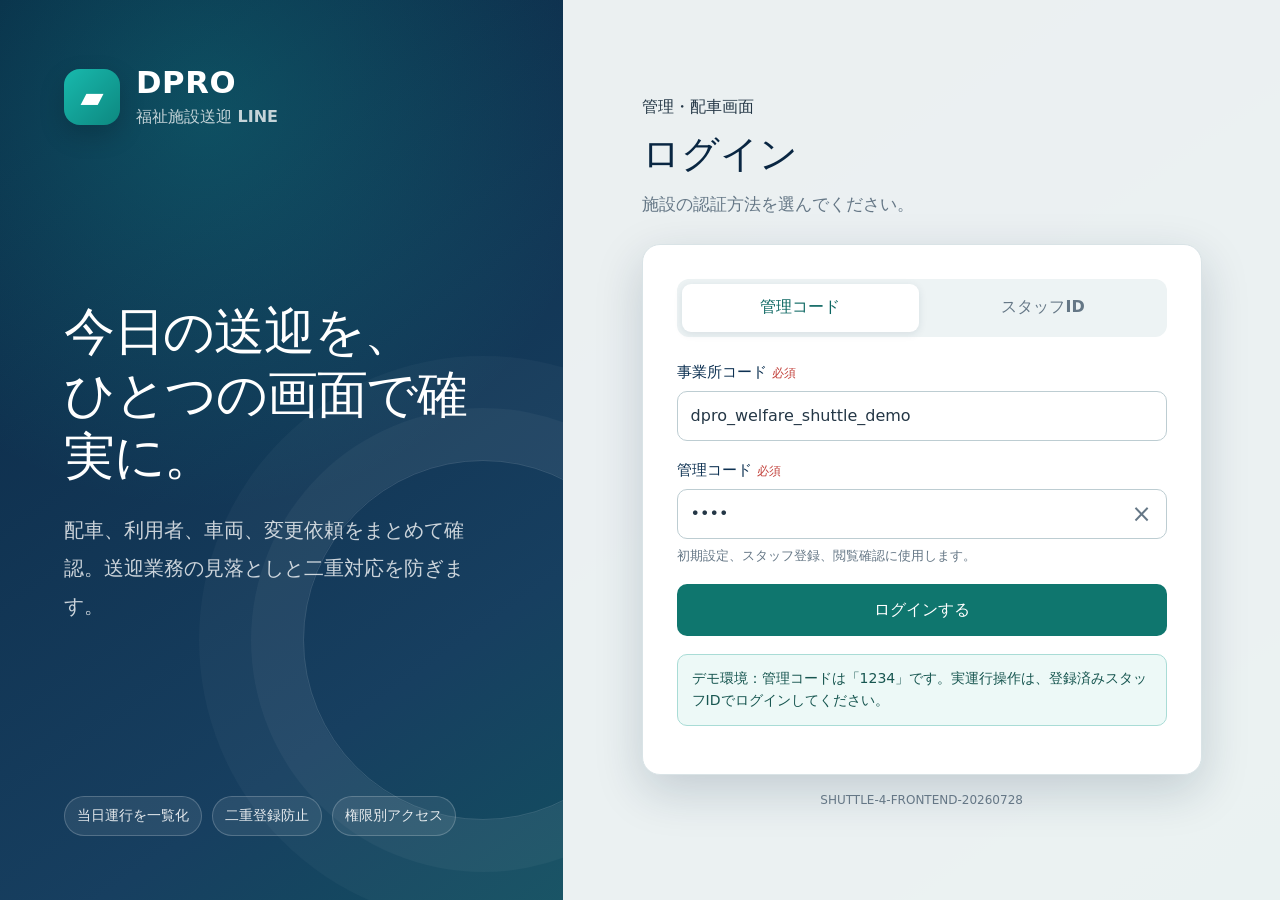
==== index.html @ 998a1eb7 "Add files via upload" ====
<!DOCTYPE html>
<html lang="ja">
  <head>
    <meta charset="utf-8">
    <meta name="viewport" content="width=device-width, initial-scale=1">
    <meta name="robots" content="noindex,nofollow">
    <meta http-equiv="refresh" content="0; url=owner.html">
    <title>DPRO 福祉施設送迎</title>
    <script>
      window.location.replace(`owner.html${window.location.search}${window.location.hash}`);
    </script>
  </head>
  <body>
    <p><a href="owner.html">DPRO 福祉施設送迎 管理・配車画面を開く</a></p>
  </body>
</html>
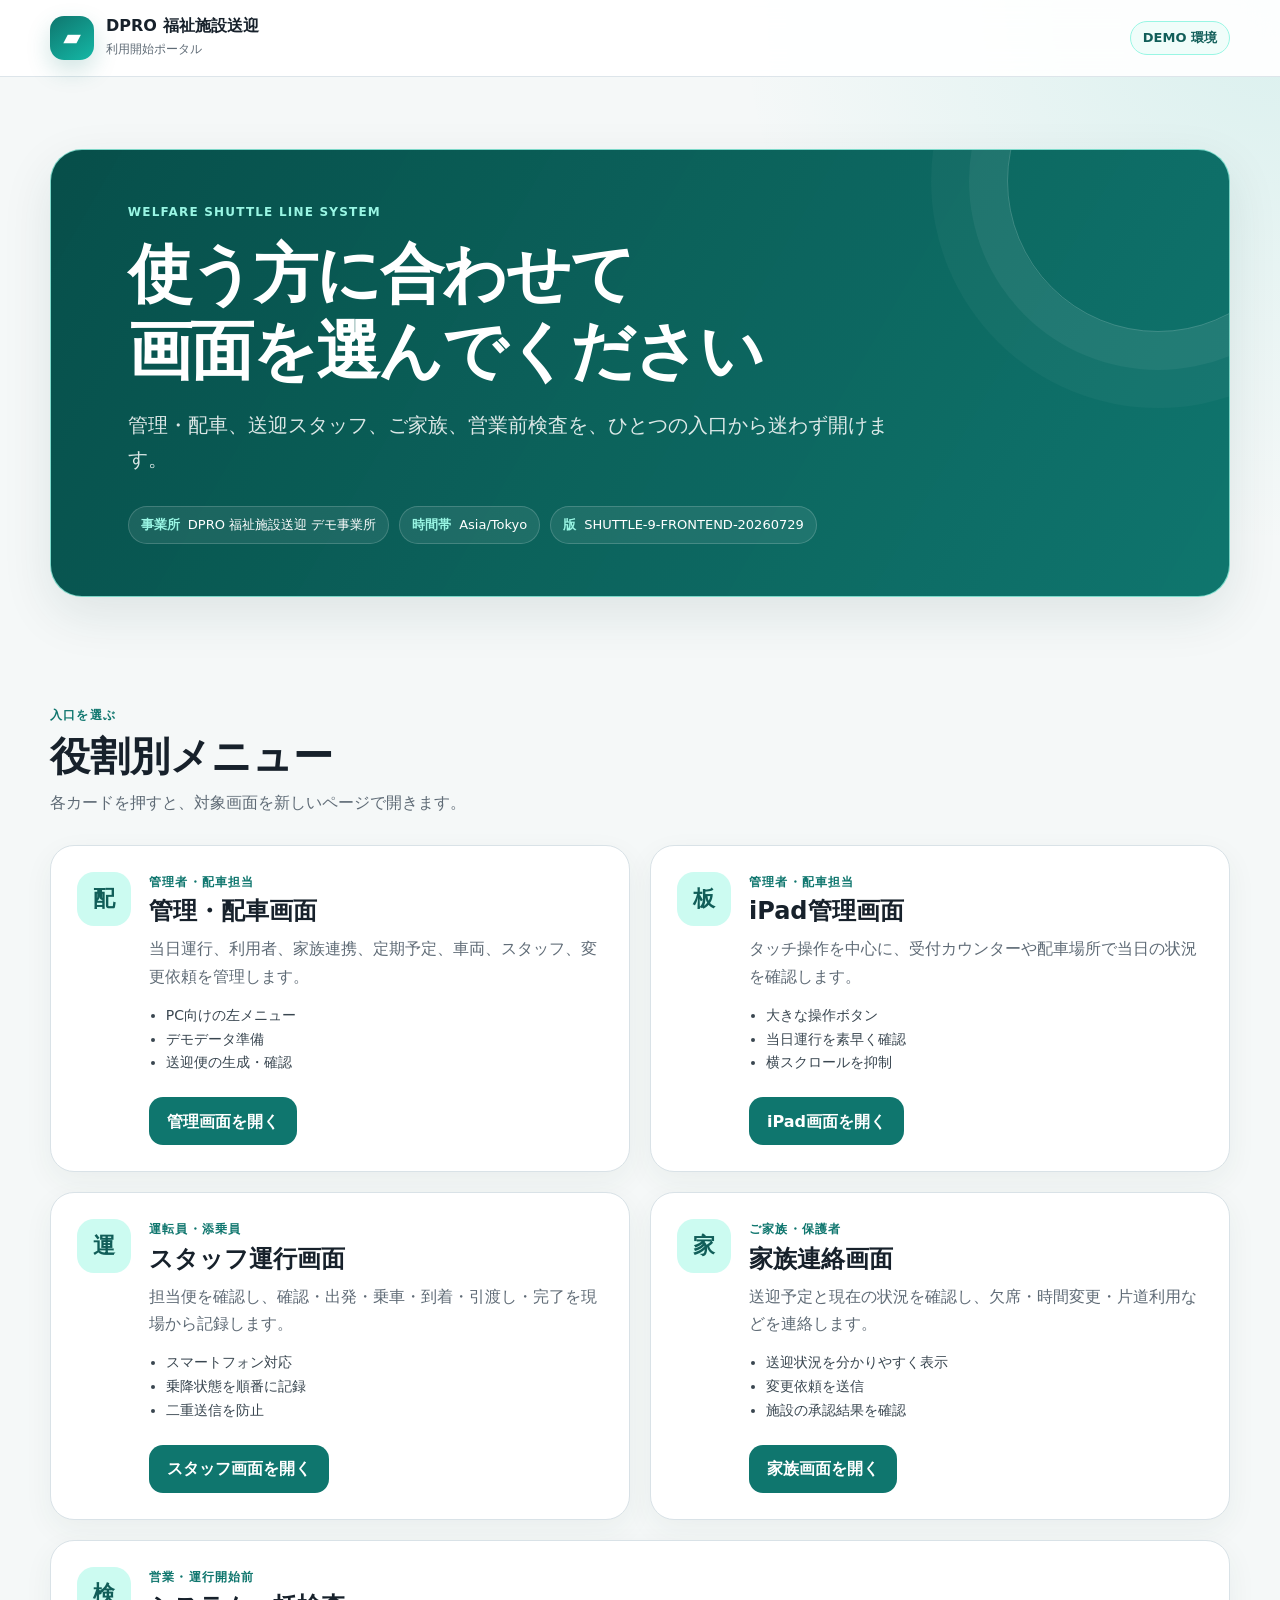
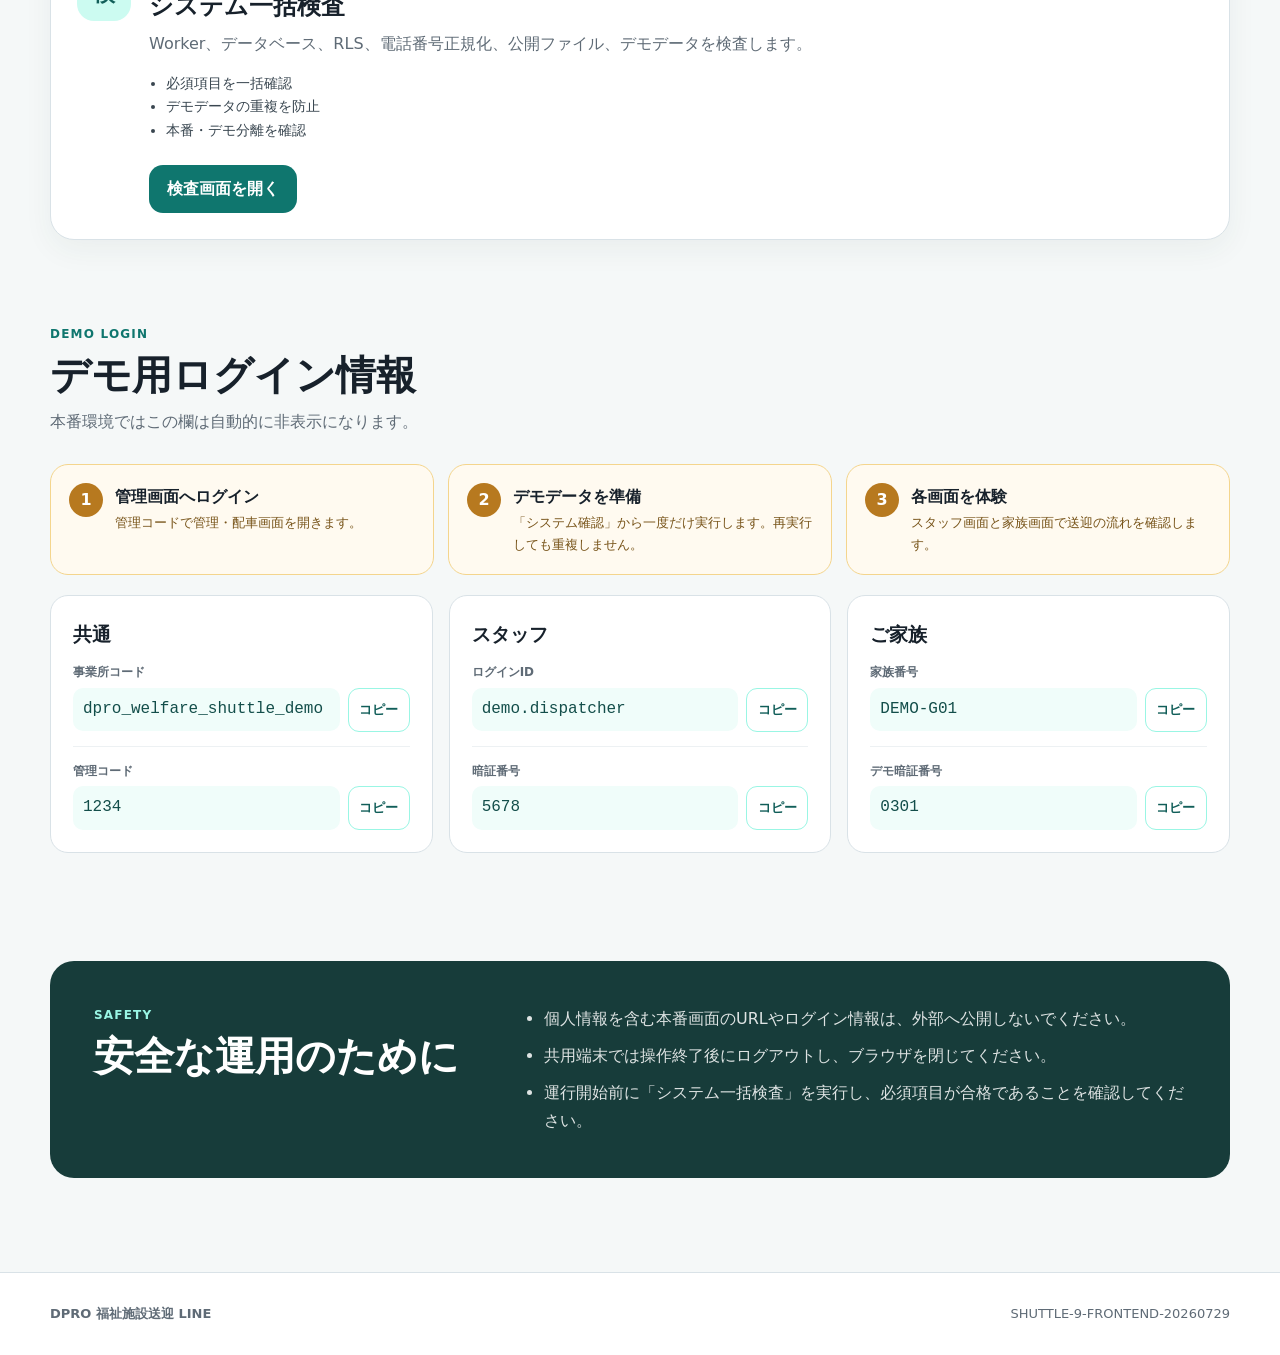
==== commit c48553f1: "Add files via upload" ====
--- a/index.html
+++ b/index.html
@@ -2,15 +2,207 @@
 <html lang="ja">
   <head>
     <meta charset="utf-8">
-    <meta name="viewport" content="width=device-width, initial-scale=1">
+    <meta name="viewport" content="width=device-width, initial-scale=1, viewport-fit=cover">
+    <meta name="color-scheme" content="light">
+    <meta name="theme-color" content="#0f766e">
     <meta name="robots" content="noindex,nofollow">
-    <meta http-equiv="refresh" content="0; url=owner.html">
-    <title>DPRO 福祉施設送迎</title>
-    <script>
-      window.location.replace(`owner.html${window.location.search}${window.location.hash}`);
-    </script>
+    <title>DPRO 福祉施設送迎｜利用開始ポータル</title>
+    <link rel="stylesheet" href="portal.css">
+    <script src="config.js" defer></script>
+    <script src="portal.js" defer></script>
   </head>
   <body>
-    <p><a href="owner.html">DPRO 福祉施設送迎 管理・配車画面を開く</a></p>
+    <noscript>
+      <div class="noscript-message">
+        この画面を利用するにはJavaScriptを有効にしてください。
+      </div>
+    </noscript>
+
+    <header class="site-header">
+      <div class="header-inner">
+        <a class="brand" href="./" aria-label="DPRO 福祉施設送迎 利用開始ポータル">
+          <span class="brand-mark" aria-hidden="true">▰</span>
+          <span>
+            <strong>DPRO 福祉施設送迎</strong>
+            <small>利用開始ポータル</small>
+          </span>
+        </a>
+        <span id="environment-badge" class="environment-badge">確認中</span>
+      </div>
+    </header>
+
+    <main>
+      <section class="hero" aria-labelledby="page-title">
+        <div class="hero-inner">
+          <p class="eyebrow">WELFARE SHUTTLE LINE SYSTEM</p>
+          <h1 id="page-title">使う方に合わせて<br>画面を選んでください</h1>
+          <p class="hero-copy">
+            管理・配車、送迎スタッフ、ご家族、営業前検査を、ひとつの入口から迷わず開けます。
+          </p>
+          <div class="hero-meta" aria-label="システム情報">
+            <span><strong>事業所</strong><span id="facility-name">DPRO 福祉施設送迎 デモ事業所</span></span>
+            <span><strong>時間帯</strong>Asia/Tokyo</span>
+            <span><strong>版</strong><span id="frontend-version">SHUTTLE-9</span></span>
+          </div>
+        </div>
+      </section>
+
+      <section class="section role-section" aria-labelledby="role-title">
+        <div class="section-heading">
+          <p class="section-kicker">入口を選ぶ</p>
+          <h2 id="role-title">役割別メニュー</h2>
+          <p>各カードを押すと、対象画面を新しいページで開きます。</p>
+        </div>
+
+        <div class="role-grid">
+          <article class="role-card is-owner">
+            <div class="role-icon" aria-hidden="true">配</div>
+            <div class="role-content">
+              <p class="role-tag">管理者・配車担当</p>
+              <h3>管理・配車画面</h3>
+              <p>当日運行、利用者、家族連携、定期予定、車両、スタッフ、変更依頼を管理します。</p>
+              <ul>
+                <li>PC向けの左メニュー</li>
+                <li>デモデータ準備</li>
+                <li>送迎便の生成・確認</li>
+              </ul>
+              <a class="primary-link" data-page="owner.html" href="owner.html">管理画面を開く</a>
+            </div>
+          </article>
+
+          <article class="role-card is-tablet">
+            <div class="role-icon" aria-hidden="true">板</div>
+            <div class="role-content">
+              <p class="role-tag">管理者・配車担当</p>
+              <h3>iPad管理画面</h3>
+              <p>タッチ操作を中心に、受付カウンターや配車場所で当日の状況を確認します。</p>
+              <ul>
+                <li>大きな操作ボタン</li>
+                <li>当日運行を素早く確認</li>
+                <li>横スクロールを抑制</li>
+              </ul>
+              <a class="primary-link" data-page="owner-ipad.html" href="owner-ipad.html">iPad画面を開く</a>
+            </div>
+          </article>
+
+          <article class="role-card is-staff">
+            <div class="role-icon" aria-hidden="true">運</div>
+            <div class="role-content">
+              <p class="role-tag">運転員・添乗員</p>
+              <h3>スタッフ運行画面</h3>
+              <p>担当便を確認し、確認・出発・乗車・到着・引渡し・完了を現場から記録します。</p>
+              <ul>
+                <li>スマートフォン対応</li>
+                <li>乗降状態を順番に記録</li>
+                <li>二重送信を防止</li>
+              </ul>
+              <a class="primary-link" data-page="staff.html" href="staff.html">スタッフ画面を開く</a>
+            </div>
+          </article>
+
+          <article class="role-card is-family">
+            <div class="role-icon" aria-hidden="true">家</div>
+            <div class="role-content">
+              <p class="role-tag">ご家族・保護者</p>
+              <h3>家族連絡画面</h3>
+              <p>送迎予定と現在の状況を確認し、欠席・時間変更・片道利用などを連絡します。</p>
+              <ul>
+                <li>送迎状況を分かりやすく表示</li>
+                <li>変更依頼を送信</li>
+                <li>施設の承認結果を確認</li>
+              </ul>
+              <a class="primary-link" data-page="member.html" href="member.html">家族画面を開く</a>
+            </div>
+          </article>
+
+          <article class="role-card is-check">
+            <div class="role-icon" aria-hidden="true">検</div>
+            <div class="role-content">
+              <p class="role-tag">営業・運行開始前</p>
+              <h3>システム一括検査</h3>
+              <p>Worker、データベース、RLS、電話番号正規化、公開ファイル、デモデータを検査します。</p>
+              <ul>
+                <li>必須項目を一括確認</li>
+                <li>デモデータの重複を防止</li>
+                <li>本番・デモ分離を確認</li>
+              </ul>
+              <a class="primary-link" data-page="system-check.html" href="system-check.html">検査画面を開く</a>
+            </div>
+          </article>
+        </div>
+      </section>
+
+      <section id="demo-section" class="section demo-section" aria-labelledby="demo-title" hidden>
+        <div class="section-heading">
+          <p class="section-kicker">DEMO LOGIN</p>
+          <h2 id="demo-title">デモ用ログイン情報</h2>
+          <p>本番環境ではこの欄は自動的に非表示になります。</p>
+        </div>
+
+        <div class="demo-flow">
+          <div class="flow-step">
+            <span>1</span>
+            <div><strong>管理画面へログイン</strong><p>管理コードで管理・配車画面を開きます。</p></div>
+          </div>
+          <div class="flow-step">
+            <span>2</span>
+            <div><strong>デモデータを準備</strong><p>「システム確認」から一度だけ実行します。再実行しても重複しません。</p></div>
+          </div>
+          <div class="flow-step">
+            <span>3</span>
+            <div><strong>各画面を体験</strong><p>スタッフ画面と家族画面で送迎の流れを確認します。</p></div>
+          </div>
+        </div>
+
+        <div class="credential-grid">
+          <article class="credential-card">
+            <h3>共通</h3>
+            <dl>
+              <div><dt>事業所コード</dt><dd><code id="facility-code">dpro_welfare_shuttle_demo</code><button type="button" data-copy-target="facility-code">コピー</button></dd></div>
+              <div><dt>管理コード</dt><dd><code id="admin-code">1234</code><button type="button" data-copy-target="admin-code">コピー</button></dd></div>
+            </dl>
+          </article>
+
+          <article class="credential-card">
+            <h3>スタッフ</h3>
+            <dl>
+              <div><dt>ログインID</dt><dd><code id="staff-login">demo.dispatcher</code><button type="button" data-copy-target="staff-login">コピー</button></dd></div>
+              <div><dt>暗証番号</dt><dd><code id="staff-pin">5678</code><button type="button" data-copy-target="staff-pin">コピー</button></dd></div>
+            </dl>
+          </article>
+
+          <article class="credential-card">
+            <h3>ご家族</h3>
+            <dl>
+              <div><dt>家族番号</dt><dd><code id="guardian-code">DEMO-G01</code><button type="button" data-copy-target="guardian-code">コピー</button></dd></div>
+              <div><dt>デモ暗証番号</dt><dd><code id="guardian-pin">0301</code><button type="button" data-copy-target="guardian-pin">コピー</button></dd></div>
+            </dl>
+          </article>
+        </div>
+      </section>
+
+      <section class="section safety-section" aria-labelledby="safety-title">
+        <div class="safety-card">
+          <div>
+            <p class="section-kicker">SAFETY</p>
+            <h2 id="safety-title">安全な運用のために</h2>
+          </div>
+          <ul>
+            <li>個人情報を含む本番画面のURLやログイン情報は、外部へ公開しないでください。</li>
+            <li>共用端末では操作終了後にログアウトし、ブラウザを閉じてください。</li>
+            <li>運行開始前に「システム一括検査」を実行し、必須項目が合格であることを確認してください。</li>
+          </ul>
+        </div>
+      </section>
+    </main>
+
+    <footer class="site-footer">
+      <div>
+        <strong>DPRO 福祉施設送迎 LINE</strong>
+        <span id="footer-version">SHUTTLE-9-FRONTEND-20260729</span>
+      </div>
+    </footer>
+
+    <div id="portal-toast" class="portal-toast" role="status" aria-live="polite" hidden></div>
   </body>
 </html>
--- a/portal.css
+++ b/portal.css
@@ -0,0 +1,581 @@
+:root {
+  color-scheme: light;
+  --primary: #0f766e;
+  --primary-dark: #115e59;
+  --primary-soft: #ccfbf1;
+  --ink: #17212b;
+  --muted: #5f6b76;
+  --line: #d9e2e7;
+  --surface: #ffffff;
+  --surface-soft: #f5f8f8;
+  --warning: #9a5b00;
+  --shadow: 0 18px 50px rgba(15, 62, 58, 0.1);
+  --radius-lg: 24px;
+  --radius-md: 18px;
+  font-family: "Noto Sans JP", "Yu Gothic", "Meiryo", system-ui, sans-serif;
+}
+
+* {
+  box-sizing: border-box;
+}
+
+html {
+  min-width: 320px;
+  background: var(--surface-soft);
+}
+
+body {
+  margin: 0;
+  color: var(--ink);
+  background:
+    radial-gradient(circle at top right, rgba(20, 184, 166, 0.12), transparent 34rem),
+    var(--surface-soft);
+  line-height: 1.7;
+  overflow-x: hidden;
+}
+
+a {
+  color: inherit;
+}
+
+button,
+a {
+  -webkit-tap-highlight-color: transparent;
+}
+
+button:focus-visible,
+a:focus-visible {
+  outline: 3px solid rgba(15, 118, 110, 0.35);
+  outline-offset: 3px;
+}
+
+.noscript-message {
+  padding: 14px 18px;
+  color: #7c2d12;
+  background: #ffedd5;
+  text-align: center;
+  font-weight: 700;
+}
+
+.site-header {
+  position: sticky;
+  top: 0;
+  z-index: 20;
+  border-bottom: 1px solid rgba(217, 226, 231, 0.88);
+  background: rgba(255, 255, 255, 0.92);
+  backdrop-filter: blur(16px);
+}
+
+.header-inner,
+.hero-inner,
+.section,
+.site-footer > div {
+  width: min(1180px, calc(100% - 40px));
+  margin-inline: auto;
+}
+
+.header-inner {
+  min-height: 76px;
+  display: flex;
+  align-items: center;
+  justify-content: space-between;
+  gap: 20px;
+}
+
+.brand {
+  display: inline-flex;
+  align-items: center;
+  gap: 12px;
+  text-decoration: none;
+}
+
+.brand-mark {
+  width: 44px;
+  height: 44px;
+  display: grid;
+  place-items: center;
+  border-radius: 14px;
+  color: #ffffff;
+  background: linear-gradient(145deg, var(--primary), #14b8a6);
+  box-shadow: 0 10px 24px rgba(15, 118, 110, 0.2);
+  font-size: 23px;
+}
+
+.brand strong,
+.brand small {
+  display: block;
+}
+
+.brand strong {
+  font-size: 16px;
+  line-height: 1.3;
+}
+
+.brand small {
+  margin-top: 2px;
+  color: var(--muted);
+  font-size: 12px;
+}
+
+.environment-badge {
+  min-height: 34px;
+  display: inline-flex;
+  align-items: center;
+  padding: 5px 12px;
+  border: 1px solid #99f6e4;
+  border-radius: 999px;
+  color: var(--primary-dark);
+  background: #f0fdfa;
+  font-size: 13px;
+  font-weight: 800;
+}
+
+.hero {
+  padding: 72px 0 54px;
+}
+
+.hero-inner {
+  padding: 52px clamp(26px, 6vw, 80px);
+  border: 1px solid rgba(153, 246, 228, 0.8);
+  border-radius: 32px;
+  color: #ffffff;
+  background:
+    linear-gradient(120deg, rgba(7, 78, 73, 0.98), rgba(15, 118, 110, 0.94)),
+    var(--primary);
+  box-shadow: var(--shadow);
+  overflow: hidden;
+  position: relative;
+}
+
+.hero-inner::after {
+  content: "";
+  position: absolute;
+  width: 300px;
+  height: 300px;
+  right: -80px;
+  top: -120px;
+  border: 1px solid rgba(255, 255, 255, 0.2);
+  border-radius: 50%;
+  box-shadow: 0 0 0 38px rgba(255, 255, 255, 0.05), 0 0 0 76px rgba(255, 255, 255, 0.03);
+}
+
+.eyebrow,
+.section-kicker,
+.role-tag {
+  margin: 0;
+  letter-spacing: 0.1em;
+  font-size: 12px;
+  font-weight: 900;
+}
+
+.eyebrow {
+  color: #99f6e4;
+}
+
+.hero h1 {
+  position: relative;
+  z-index: 1;
+  margin: 14px 0 18px;
+  max-width: 760px;
+  font-size: clamp(34px, 6vw, 64px);
+  line-height: 1.2;
+  letter-spacing: -0.03em;
+}
+
+.hero-copy {
+  position: relative;
+  z-index: 1;
+  max-width: 760px;
+  margin: 0;
+  color: rgba(255, 255, 255, 0.86);
+  font-size: clamp(16px, 2vw, 20px);
+}
+
+.hero-meta {
+  position: relative;
+  z-index: 1;
+  display: flex;
+  flex-wrap: wrap;
+  gap: 10px;
+  margin-top: 30px;
+}
+
+.hero-meta > span {
+  display: inline-flex;
+  gap: 8px;
+  align-items: center;
+  min-height: 38px;
+  padding: 6px 12px;
+  border: 1px solid rgba(255, 255, 255, 0.17);
+  border-radius: 999px;
+  background: rgba(255, 255, 255, 0.08);
+  font-size: 13px;
+}
+
+.hero-meta strong {
+  color: #99f6e4;
+}
+
+.section {
+  padding: 54px 0;
+}
+
+.section-heading {
+  max-width: 760px;
+  margin-bottom: 28px;
+}
+
+.section-kicker,
+.role-tag {
+  color: var(--primary);
+}
+
+.section-heading h2,
+.safety-card h2 {
+  margin: 4px 0 6px;
+  font-size: clamp(27px, 4vw, 40px);
+  line-height: 1.35;
+}
+
+.section-heading p:not(.section-kicker) {
+  margin: 0;
+  color: var(--muted);
+}
+
+.role-grid {
+  display: grid;
+  grid-template-columns: repeat(2, minmax(0, 1fr));
+  gap: 20px;
+}
+
+.role-card {
+  min-width: 0;
+  display: grid;
+  grid-template-columns: auto 1fr;
+  gap: 18px;
+  padding: 26px;
+  border: 1px solid var(--line);
+  border-radius: var(--radius-lg);
+  background: var(--surface);
+  box-shadow: 0 10px 30px rgba(34, 64, 61, 0.055);
+}
+
+.role-card.is-check {
+  grid-column: 1 / -1;
+}
+
+.role-icon {
+  width: 54px;
+  height: 54px;
+  display: grid;
+  place-items: center;
+  flex: 0 0 auto;
+  border-radius: 17px;
+  color: var(--primary-dark);
+  background: var(--primary-soft);
+  font-size: 22px;
+  font-weight: 900;
+}
+
+.role-content {
+  min-width: 0;
+}
+
+.role-card h3 {
+  margin: 3px 0 8px;
+  font-size: 24px;
+  line-height: 1.35;
+}
+
+.role-card p:not(.role-tag) {
+  margin: 0;
+  color: var(--muted);
+}
+
+.role-card ul {
+  margin: 14px 0 22px;
+  padding-left: 1.2em;
+  color: #394650;
+  font-size: 14px;
+}
+
+.primary-link {
+  min-height: 48px;
+  display: inline-flex;
+  align-items: center;
+  justify-content: center;
+  padding: 10px 18px;
+  border-radius: 14px;
+  color: #ffffff;
+  background: var(--primary);
+  text-decoration: none;
+  font-weight: 900;
+  transition: transform 0.18s ease, background 0.18s ease;
+}
+
+.primary-link:hover {
+  transform: translateY(-2px);
+  background: var(--primary-dark);
+}
+
+.demo-section {
+  padding-top: 30px;
+}
+
+.demo-flow {
+  display: grid;
+  grid-template-columns: repeat(3, minmax(0, 1fr));
+  gap: 14px;
+  margin-bottom: 20px;
+}
+
+.flow-step {
+  min-width: 0;
+  display: grid;
+  grid-template-columns: auto 1fr;
+  gap: 12px;
+  padding: 18px;
+  border: 1px solid #f4d58d;
+  border-radius: var(--radius-md);
+  background: #fffaf0;
+}
+
+.flow-step > span {
+  width: 34px;
+  height: 34px;
+  display: grid;
+  place-items: center;
+  border-radius: 50%;
+  color: #ffffff;
+  background: #b7791f;
+  font-weight: 900;
+}
+
+.flow-step strong {
+  display: block;
+  margin-bottom: 2px;
+}
+
+.flow-step p {
+  margin: 0;
+  color: #775318;
+  font-size: 13px;
+}
+
+.credential-grid {
+  display: grid;
+  grid-template-columns: repeat(3, minmax(0, 1fr));
+  gap: 16px;
+}
+
+.credential-card {
+  min-width: 0;
+  padding: 22px;
+  border: 1px solid var(--line);
+  border-radius: var(--radius-md);
+  background: var(--surface);
+}
+
+.credential-card h3 {
+  margin: 0 0 12px;
+  font-size: 19px;
+}
+
+.credential-card dl,
+.credential-card dd {
+  margin: 0;
+}
+
+.credential-card dl > div + div {
+  margin-top: 14px;
+  padding-top: 14px;
+  border-top: 1px solid #edf1f3;
+}
+
+.credential-card dt {
+  margin-bottom: 5px;
+  color: var(--muted);
+  font-size: 12px;
+  font-weight: 800;
+}
+
+.credential-card dd {
+  min-width: 0;
+  display: flex;
+  align-items: center;
+  gap: 8px;
+}
+
+.credential-card code {
+  min-width: 0;
+  flex: 1;
+  padding: 8px 10px;
+  border-radius: 10px;
+  color: #134e4a;
+  background: #f0fdfa;
+  font-family: ui-monospace, SFMono-Regular, Menlo, Consolas, monospace;
+  overflow-wrap: anywhere;
+}
+
+.credential-card button {
+  min-width: 62px;
+  min-height: 44px;
+  border: 1px solid #99f6e4;
+  border-radius: 11px;
+  color: var(--primary-dark);
+  background: #ffffff;
+  font-weight: 900;
+  cursor: pointer;
+}
+
+.safety-card {
+  display: grid;
+  grid-template-columns: minmax(220px, 0.75fr) minmax(0, 1.25fr);
+  gap: 34px;
+  padding: clamp(25px, 5vw, 44px);
+  border-radius: var(--radius-lg);
+  color: #ffffff;
+  background: #173c3a;
+}
+
+.safety-card .section-kicker {
+  color: #99f6e4;
+}
+
+.safety-card ul {
+  margin: 0;
+  padding-left: 1.2em;
+  color: rgba(255, 255, 255, 0.86);
+}
+
+.safety-card li + li {
+  margin-top: 10px;
+}
+
+.site-footer {
+  margin-top: 40px;
+  padding: 30px 0 calc(30px + env(safe-area-inset-bottom));
+  border-top: 1px solid var(--line);
+  color: var(--muted);
+  background: #ffffff;
+}
+
+.site-footer > div {
+  display: flex;
+  justify-content: space-between;
+  gap: 20px;
+  font-size: 13px;
+}
+
+.portal-toast {
+  position: fixed;
+  z-index: 50;
+  right: 20px;
+  bottom: calc(20px + env(safe-area-inset-bottom));
+  max-width: min(420px, calc(100% - 40px));
+  padding: 13px 16px;
+  border-radius: 14px;
+  color: #ffffff;
+  background: #173c3a;
+  box-shadow: var(--shadow);
+  font-weight: 800;
+}
+
+@media (max-width: 860px) {
+  .role-grid,
+  .credential-grid {
+    grid-template-columns: 1fr;
+  }
+
+  .role-card.is-check {
+    grid-column: auto;
+  }
+
+  .demo-flow {
+    grid-template-columns: 1fr;
+  }
+
+  .safety-card {
+    grid-template-columns: 1fr;
+  }
+}
+
+@media (max-width: 620px) {
+  .header-inner,
+  .hero-inner,
+  .section,
+  .site-footer > div {
+    width: min(100% - 24px, 1180px);
+  }
+
+  .header-inner {
+    min-height: 68px;
+  }
+
+  .environment-badge {
+    padding-inline: 9px;
+    font-size: 11px;
+  }
+
+  .brand strong {
+    font-size: 14px;
+  }
+
+  .brand small {
+    font-size: 11px;
+  }
+
+  .hero {
+    padding: 34px 0 24px;
+  }
+
+  .hero-inner {
+    padding: 34px 22px;
+    border-radius: 24px;
+  }
+
+  .hero h1 {
+    font-size: clamp(32px, 11vw, 46px);
+  }
+
+  .section {
+    padding: 36px 0;
+  }
+
+  .role-card {
+    grid-template-columns: 1fr;
+    padding: 22px;
+  }
+
+  .role-icon {
+    width: 48px;
+    height: 48px;
+  }
+
+  .primary-link {
+    width: 100%;
+  }
+
+  .credential-card dd {
+    align-items: stretch;
+    flex-direction: column;
+  }
+
+  .credential-card button {
+    width: 100%;
+  }
+
+  .site-footer > div {
+    flex-direction: column;
+    gap: 2px;
+  }
+}
+
+@media (prefers-reduced-motion: reduce) {
+  *,
+  *::before,
+  *::after {
+    scroll-behavior: auto !important;
+    transition: none !important;
+  }
+}
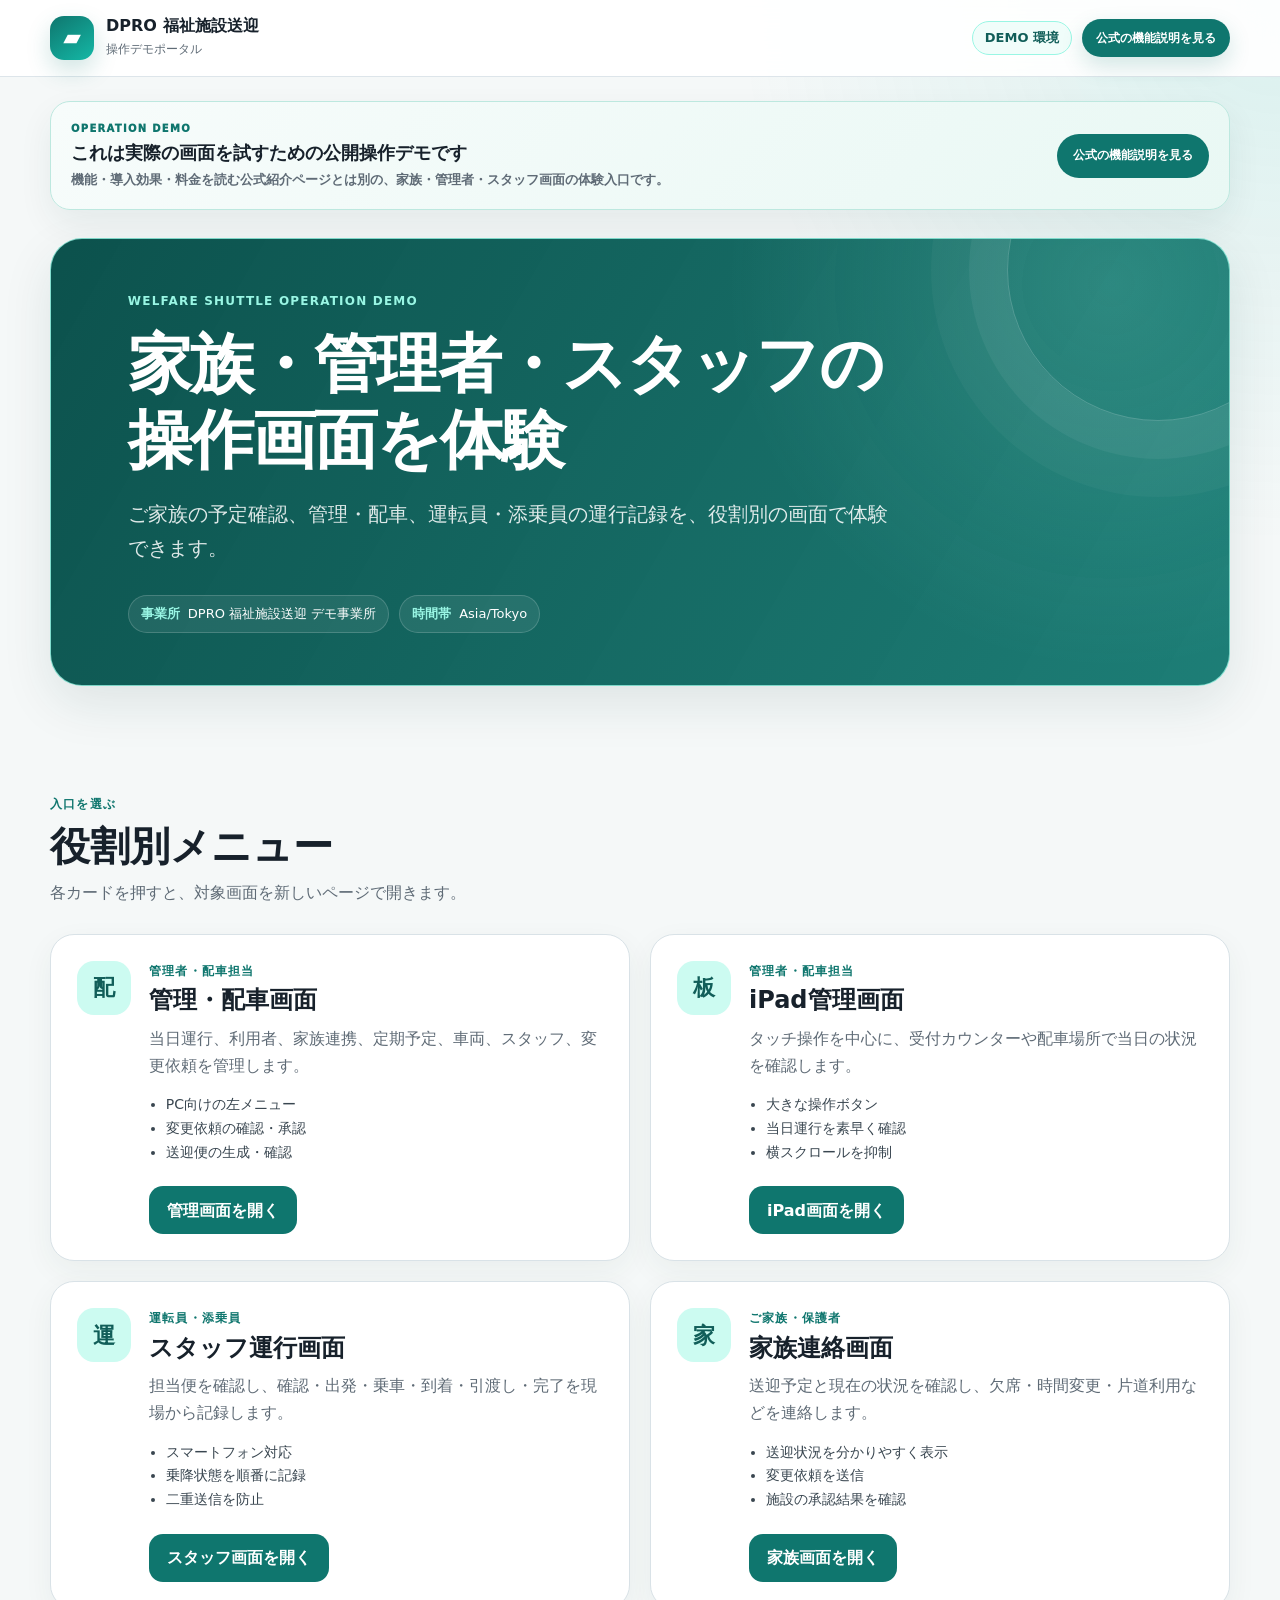
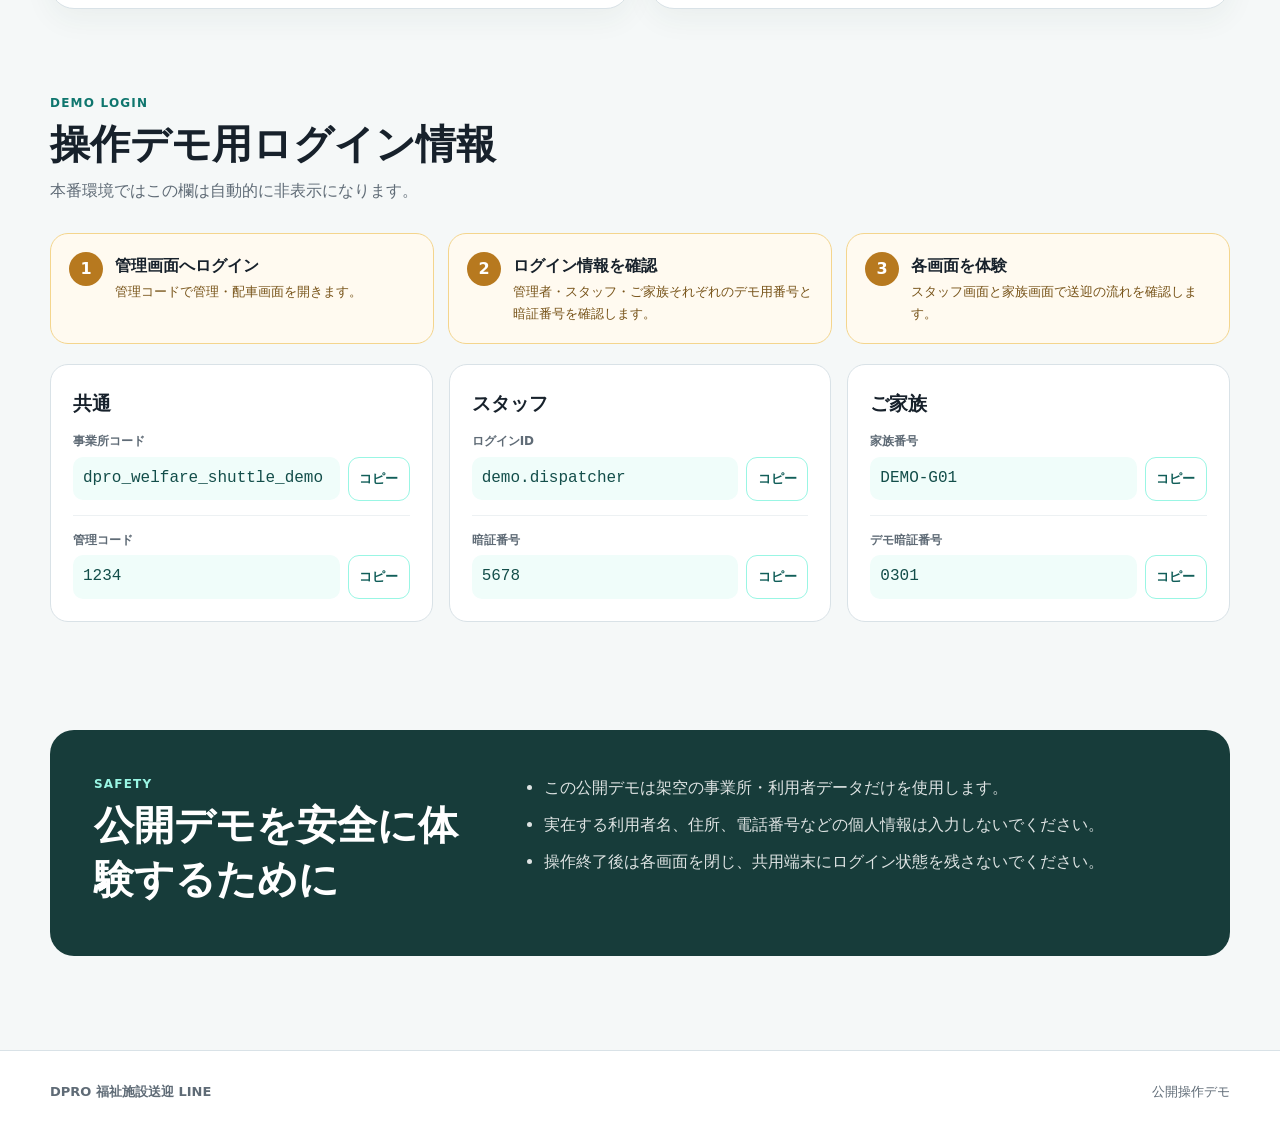
==== commit 2ec4eaee: "STEP DPRO-SYSTEMS-4 clarify welfare shuttle operation demo" ====
--- a/index.html
+++ b/index.html
@@ -6,12 +6,12 @@
     <meta name="color-scheme" content="light">
     <meta name="theme-color" content="#0f766e">
     <meta name="robots" content="noindex,nofollow">
-    <title>DPRO 福祉施設送迎｜利用開始ポータル</title>
+    <title>DPRO 福祉施設送迎｜操作デモポータル</title>
     <link rel="stylesheet" href="portal.css">
     <script src="config.js" defer></script>
     <script src="portal.js" defer></script>
   </head>
-  <body>
+  <body class="operation-demo-page">
     <noscript>
       <div class="noscript-message">
         この画面を利用するにはJavaScriptを有効にしてください。
@@ -24,25 +24,32 @@
           <span class="brand-mark" aria-hidden="true">▰</span>
           <span>
             <strong>DPRO 福祉施設送迎</strong>
-            <small>利用開始ポータル</small>
+            <small>操作デモポータル</small>
           </span>
         </a>
-        <span id="environment-badge" class="environment-badge">確認中</span>
+        <div class="header-actions"><span id="environment-badge" class="environment-badge">確認中</span><a class="official-return-link" href="https://dpro-shop.com/systems/shuttle">公式の機能説明を見る</a></div>
       </div>
     </header>
 
     <main>
+<section class="operation-demo-notice" aria-label="操作デモの案内">
+  <div>
+    <small>OPERATION DEMO</small>
+    <strong>これは実際の画面を試すための公開操作デモです</strong>
+    <span>機能・導入効果・料金を読む公式紹介ページとは別の、家族・管理者・スタッフ画面の体験入口です。</span>
+  </div>
+  <a href="https://dpro-shop.com/systems/shuttle">公式の機能説明を見る</a>
+</section>
       <section class="hero" aria-labelledby="page-title">
         <div class="hero-inner">
-          <p class="eyebrow">WELFARE SHUTTLE LINE SYSTEM</p>
-          <h1 id="page-title">使う方に合わせて<br>画面を選んでください</h1>
+          <p class="eyebrow">WELFARE SHUTTLE OPERATION DEMO</p>
+          <h1 id="page-title">家族・管理者・スタッフの<br>操作画面を体験</h1>
           <p class="hero-copy">
-            管理・配車、送迎スタッフ、ご家族、営業前検査を、ひとつの入口から迷わず開けます。
+            ご家族の予定確認、管理・配車、運転員・添乗員の運行記録を、役割別の画面で体験できます。
           </p>
           <div class="hero-meta" aria-label="システム情報">
             <span><strong>事業所</strong><span id="facility-name">DPRO 福祉施設送迎 デモ事業所</span></span>
             <span><strong>時間帯</strong>Asia/Tokyo</span>
-            <span><strong>版</strong><span id="frontend-version">SHUTTLE-9</span></span>
           </div>
         </div>
       </section>
@@ -63,7 +70,7 @@
               <p>当日運行、利用者、家族連携、定期予定、車両、スタッフ、変更依頼を管理します。</p>
               <ul>
                 <li>PC向けの左メニュー</li>
-                <li>デモデータ準備</li>
+                <li>変更依頼の確認・承認</li>
                 <li>送迎便の生成・確認</li>
               </ul>
               <a class="primary-link" data-page="owner.html" href="owner.html">管理画面を開く</a>
@@ -114,28 +121,13 @@
               <a class="primary-link" data-page="member.html" href="member.html">家族画面を開く</a>
             </div>
           </article>
-
-          <article class="role-card is-check">
-            <div class="role-icon" aria-hidden="true">検</div>
-            <div class="role-content">
-              <p class="role-tag">営業・運行開始前</p>
-              <h3>システム一括検査</h3>
-              <p>Worker、データベース、RLS、電話番号正規化、公開ファイル、デモデータを検査します。</p>
-              <ul>
-                <li>必須項目を一括確認</li>
-                <li>デモデータの重複を防止</li>
-                <li>本番・デモ分離を確認</li>
-              </ul>
-              <a class="primary-link" data-page="system-check.html" href="system-check.html">検査画面を開く</a>
-            </div>
-          </article>
         </div>
       </section>
 
       <section id="demo-section" class="section demo-section" aria-labelledby="demo-title" hidden>
         <div class="section-heading">
           <p class="section-kicker">DEMO LOGIN</p>
-          <h2 id="demo-title">デモ用ログイン情報</h2>
+          <h2 id="demo-title">操作デモ用ログイン情報</h2>
           <p>本番環境ではこの欄は自動的に非表示になります。</p>
         </div>
 
@@ -146,7 +138,7 @@
           </div>
           <div class="flow-step">
             <span>2</span>
-            <div><strong>デモデータを準備</strong><p>「システム確認」から一度だけ実行します。再実行しても重複しません。</p></div>
+            <div><strong>ログイン情報を確認</strong><p>管理者・スタッフ・ご家族それぞれのデモ用番号と暗証番号を確認します。</p></div>
           </div>
           <div class="flow-step">
             <span>3</span>
@@ -185,13 +177,13 @@
         <div class="safety-card">
           <div>
             <p class="section-kicker">SAFETY</p>
-            <h2 id="safety-title">安全な運用のために</h2>
+            <h2 id="safety-title">公開デモを安全に体験するために</h2>
           </div>
           <ul>
-            <li>個人情報を含む本番画面のURLやログイン情報は、外部へ公開しないでください。</li>
-            <li>共用端末では操作終了後にログアウトし、ブラウザを閉じてください。</li>
-            <li>運行開始前に「システム一括検査」を実行し、必須項目が合格であることを確認してください。</li>
-          </ul>
+  <li>この公開デモは架空の事業所・利用者データだけを使用します。</li>
+  <li>実在する利用者名、住所、電話番号などの個人情報は入力しないでください。</li>
+  <li>操作終了後は各画面を閉じ、共用端末にログイン状態を残さないでください。</li>
+</ul>
         </div>
       </section>
     </main>
@@ -199,7 +191,7 @@
     <footer class="site-footer">
       <div>
         <strong>DPRO 福祉施設送迎 LINE</strong>
-        <span id="footer-version">SHUTTLE-9-FRONTEND-20260729</span>
+        <span>公開操作デモ</span>
       </div>
     </footer>
 
--- a/portal.css
+++ b/portal.css
@@ -579,3 +579,100 @@
     transition: none !important;
   }
 }
+
+/* DPRO-SYSTEMS-4 SHUTTLE OPERATION DEMO */
+.operation-demo-page .header-actions{
+  display:flex;
+  align-items:center;
+  justify-content:flex-end;
+  flex-wrap:wrap;
+  gap:10px;
+}
+.operation-demo-page .official-return-link{
+  min-height:38px;
+  display:inline-flex;
+  align-items:center;
+  justify-content:center;
+  padding:7px 14px;
+  border-radius:999px;
+  color:#fff;
+  background:var(--primary);
+  text-decoration:none;
+  font-size:12px;
+  font-weight:900;
+  box-shadow:0 9px 22px rgba(15,118,110,.18);
+}
+.operation-demo-page .operation-demo-notice{
+  width:min(1180px,calc(100% - 40px));
+  margin:24px auto 0;
+  padding:18px 20px;
+  display:flex;
+  align-items:center;
+  justify-content:space-between;
+  gap:22px;
+  border:1px solid #bde8df;
+  border-radius:20px;
+  background:linear-gradient(135deg,#f7fcfb,#e9f8f4);
+  box-shadow:0 14px 34px rgba(15,62,58,.07);
+}
+.operation-demo-page .operation-demo-notice>div{
+  display:flex;
+  flex-direction:column;
+}
+.operation-demo-page .operation-demo-notice small{
+  color:var(--primary);
+  font-size:10px;
+  font-weight:1000;
+  letter-spacing:.13em;
+}
+.operation-demo-page .operation-demo-notice strong{
+  margin-top:3px;
+  font-size:18px;
+  line-height:1.4;
+}
+.operation-demo-page .operation-demo-notice span{
+  margin-top:4px;
+  color:var(--muted);
+  font-size:13px;
+  font-weight:700;
+}
+.operation-demo-page .operation-demo-notice a{
+  flex:0 0 auto;
+  min-height:44px;
+  display:inline-flex;
+  align-items:center;
+  justify-content:center;
+  padding:9px 16px;
+  border-radius:999px;
+  color:#fff;
+  background:var(--primary);
+  text-decoration:none;
+  font-size:12px;
+  font-weight:900;
+}
+.operation-demo-page .hero{
+  padding-top:28px;
+}
+.operation-demo-page .hero-inner{
+  background:
+    radial-gradient(circle at 90% 10%,rgba(153,246,228,.16),transparent 24rem),
+    linear-gradient(120deg,rgba(7,78,73,.98),rgba(15,118,110,.94));
+}
+.operation-demo-page .role-grid{
+  grid-template-columns:repeat(2,minmax(0,1fr));
+}
+@media(max-width:860px){
+  .operation-demo-page .role-grid{grid-template-columns:1fr}
+}
+@media(max-width:620px){
+  .operation-demo-page .operation-demo-notice{
+    width:min(100% - 24px,1180px);
+    align-items:flex-start;
+    flex-direction:column;
+  }
+  .operation-demo-page .operation-demo-notice a{width:100%}
+  .operation-demo-page .header-actions{
+    width:100%;
+    justify-content:flex-start;
+  }
+}
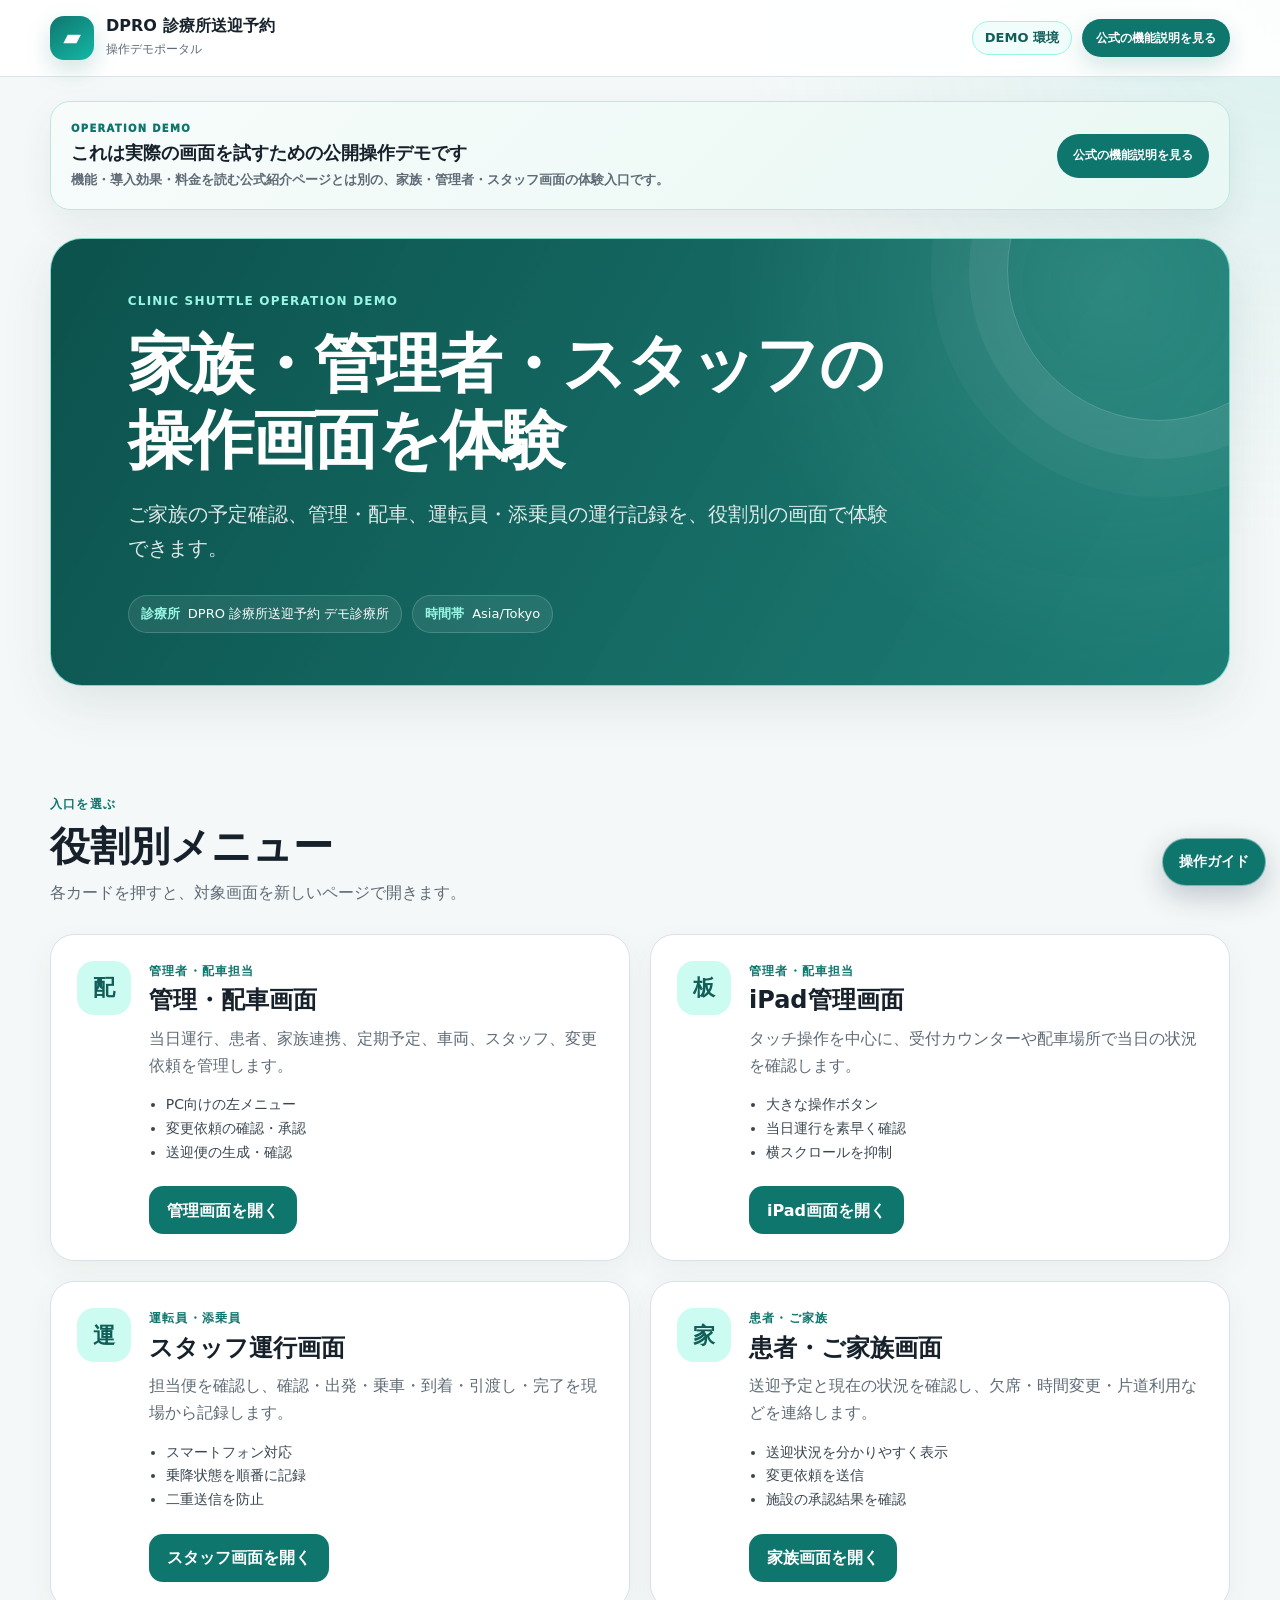
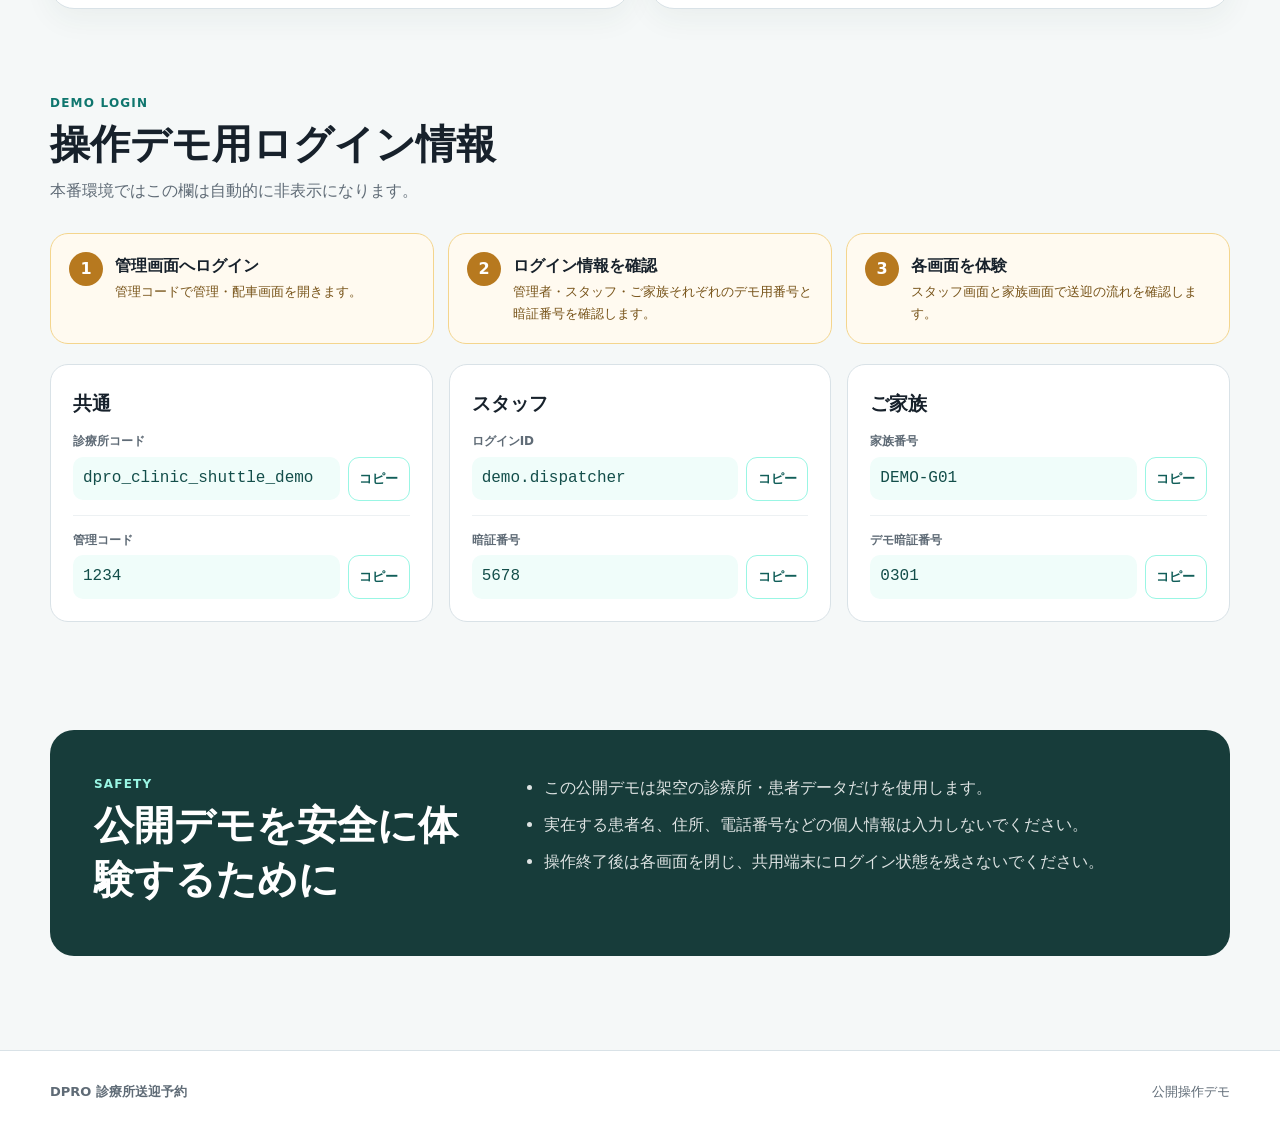
==== commit 27ce01ed: "Build CLINIC_SHUTTLE V2.1 phase 1 separation" ====
--- a/index.html
+++ b/index.html
@@ -6,7 +6,7 @@
     <meta name="color-scheme" content="light">
     <meta name="theme-color" content="#0f766e">
     <meta name="robots" content="noindex,nofollow">
-    <title>DPRO 福祉施設送迎｜操作デモポータル</title>
+    <title>DPRO 診療所送迎予約｜操作デモポータル</title>
     <link rel="stylesheet" href="portal.css">
     <script src="config.js" defer></script>
     <script src="portal.js" defer></script>
@@ -20,14 +20,14 @@
 
     <header class="site-header">
       <div class="header-inner">
-        <a class="brand" href="./" aria-label="DPRO 福祉施設送迎 利用開始ポータル">
+        <a class="brand" href="./" aria-label="DPRO 診療所送迎予約 利用開始ポータル">
           <span class="brand-mark" aria-hidden="true">▰</span>
           <span>
-            <strong>DPRO 福祉施設送迎</strong>
+            <strong>DPRO 診療所送迎予約</strong>
             <small>操作デモポータル</small>
           </span>
         </a>
-        <div class="header-actions"><span id="environment-badge" class="environment-badge">確認中</span><a class="official-return-link" href="https://dpro-shop.com/systems/shuttle">公式の機能説明を見る</a></div>
+        <div class="header-actions"><span id="environment-badge" class="environment-badge">確認中</span><a class="official-return-link" href="https://dpro-shop.com/">公式の機能説明を見る</a></div>
       </div>
     </header>
 
@@ -38,17 +38,17 @@
     <strong>これは実際の画面を試すための公開操作デモです</strong>
     <span>機能・導入効果・料金を読む公式紹介ページとは別の、家族・管理者・スタッフ画面の体験入口です。</span>
   </div>
-  <a href="https://dpro-shop.com/systems/shuttle">公式の機能説明を見る</a>
+  <a href="https://dpro-shop.com/">公式の機能説明を見る</a>
 </section>
       <section class="hero" aria-labelledby="page-title">
         <div class="hero-inner">
-          <p class="eyebrow">WELFARE SHUTTLE OPERATION DEMO</p>
+          <p class="eyebrow">CLINIC SHUTTLE OPERATION DEMO</p>
           <h1 id="page-title">家族・管理者・スタッフの<br>操作画面を体験</h1>
           <p class="hero-copy">
             ご家族の予定確認、管理・配車、運転員・添乗員の運行記録を、役割別の画面で体験できます。
           </p>
           <div class="hero-meta" aria-label="システム情報">
-            <span><strong>事業所</strong><span id="facility-name">DPRO 福祉施設送迎 デモ事業所</span></span>
+            <span><strong>診療所</strong><span id="facility-name">DPRO 診療所送迎予約 デモ診療所</span></span>
             <span><strong>時間帯</strong>Asia/Tokyo</span>
           </div>
         </div>
@@ -67,7 +67,7 @@
             <div class="role-content">
               <p class="role-tag">管理者・配車担当</p>
               <h3>管理・配車画面</h3>
-              <p>当日運行、利用者、家族連携、定期予定、車両、スタッフ、変更依頼を管理します。</p>
+              <p>当日運行、患者、家族連携、定期予定、車両、スタッフ、変更依頼を管理します。</p>
               <ul>
                 <li>PC向けの左メニュー</li>
                 <li>変更依頼の確認・承認</li>
@@ -110,8 +110,8 @@
           <article class="role-card is-family">
             <div class="role-icon" aria-hidden="true">家</div>
             <div class="role-content">
-              <p class="role-tag">ご家族・保護者</p>
-              <h3>家族連絡画面</h3>
+              <p class="role-tag">患者・ご家族</p>
+              <h3>患者・ご家族画面</h3>
               <p>送迎予定と現在の状況を確認し、欠席・時間変更・片道利用などを連絡します。</p>
               <ul>
                 <li>送迎状況を分かりやすく表示</li>
@@ -150,7 +150,7 @@
           <article class="credential-card">
             <h3>共通</h3>
             <dl>
-              <div><dt>事業所コード</dt><dd><code id="facility-code">dpro_welfare_shuttle_demo</code><button type="button" data-copy-target="facility-code">コピー</button></dd></div>
+              <div><dt>診療所コード</dt><dd><code id="facility-code">dpro_clinic_shuttle_demo</code><button type="button" data-copy-target="facility-code">コピー</button></dd></div>
               <div><dt>管理コード</dt><dd><code id="admin-code">1234</code><button type="button" data-copy-target="admin-code">コピー</button></dd></div>
             </dl>
           </article>
@@ -180,8 +180,8 @@
             <h2 id="safety-title">公開デモを安全に体験するために</h2>
           </div>
           <ul>
-  <li>この公開デモは架空の事業所・利用者データだけを使用します。</li>
-  <li>実在する利用者名、住所、電話番号などの個人情報は入力しないでください。</li>
+  <li>この公開デモは架空の診療所・患者データだけを使用します。</li>
+  <li>実在する患者名、住所、電話番号などの個人情報は入力しないでください。</li>
   <li>操作終了後は各画面を閉じ、共用端末にログイン状態を残さないでください。</li>
 </ul>
         </div>
@@ -190,7 +190,7 @@
 
     <footer class="site-footer">
       <div>
-        <strong>DPRO 福祉施設送迎 LINE</strong>
+        <strong>DPRO 診療所送迎予約</strong>
         <span>公開操作デモ</span>
       </div>
     </footer>
